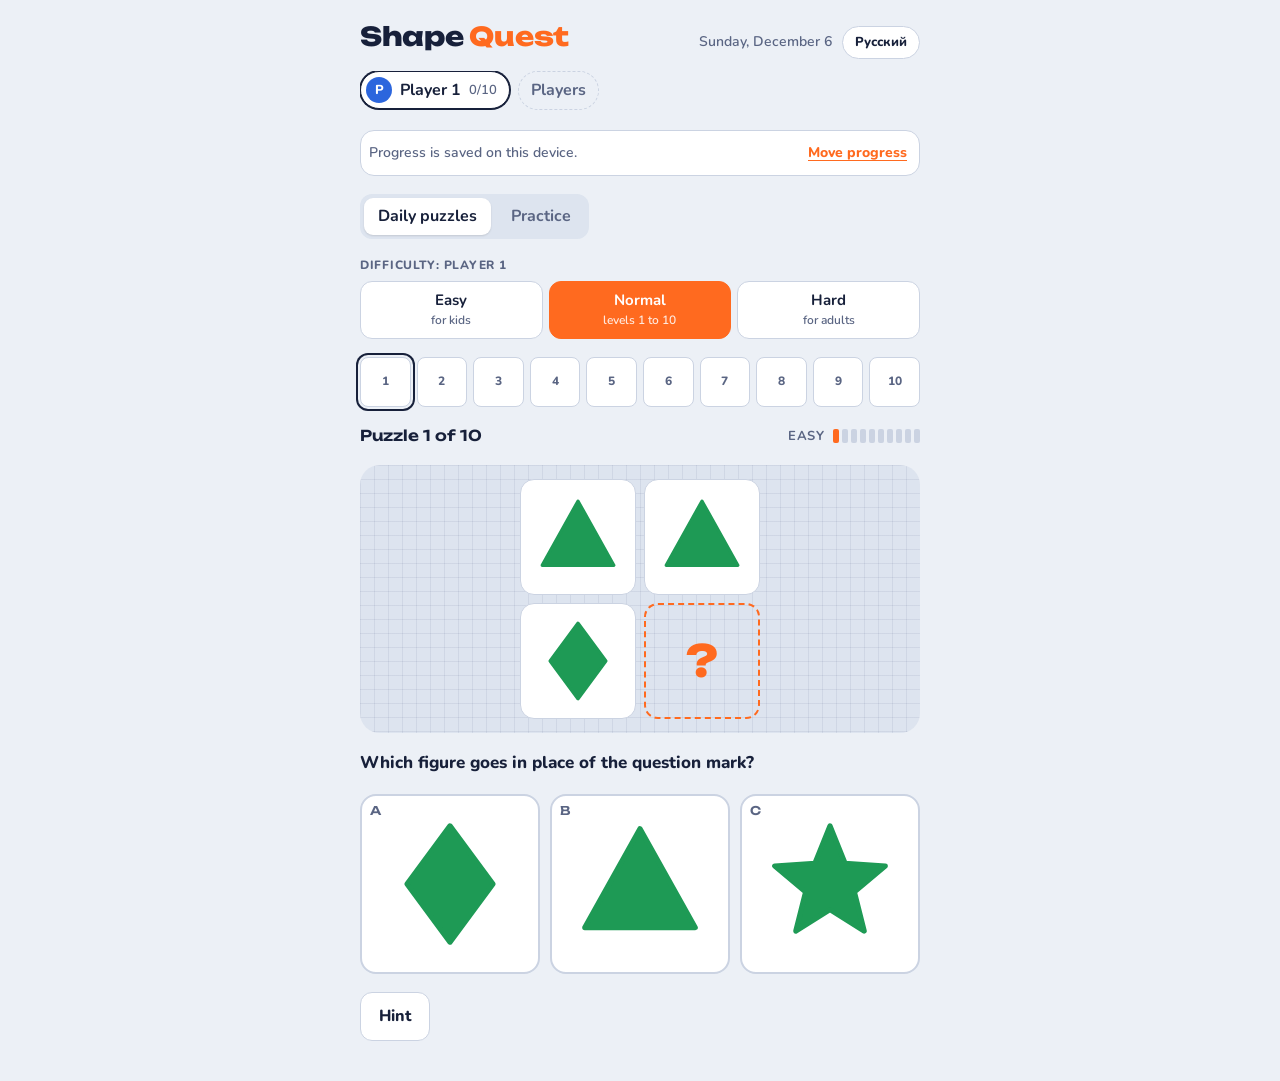
==== play.html @ 0291350c "Shape Quest: daily logic puzzle site with landing and trainer Landing (index.html) with countdown, p" ====
<!doctype html>
<html lang="en">
<head>
<meta charset="utf-8">
<meta name="viewport" content="width=device-width,initial-scale=1,viewport-fit=cover">
<title>Shape Quest · Trainer</title>
<meta name="description" content="10 new logic puzzles every day: which figure goes in place of the question mark?">
<link rel="icon" href="favicon.svg" type="image/svg+xml">
<link rel="preconnect" href="https://fonts.googleapis.com">
<link rel="stylesheet" href="https://fonts.googleapis.com/css2?family=Unbounded:wght@600;800&family=Nunito:wght@400;600;800&display=swap">
<link rel="stylesheet" href="css/play.css">
</head>
<body>
<div class="wrap" id="app"></div>
<script src="js/i18n.js"></script>
<script src="js/puzzles.js"></script>
<script>
/* ---------- storage ---------- */
const LS='shape-quest.v1';
function load(){try{const s=JSON.parse(localStorage.getItem(LS));if(s&&s.players&&s.players.length)return s}catch(e){}
  return{players:[{id:'p1',name:T('player',1),c:1}],cur:'p1',results:{}}}
let store=load();
function save(){try{localStorage.setItem(LS,JSON.stringify(store))}catch(e){}}
function mergeStore(o){
  if(!o||!Array.isArray(o.players))return;
  o.players.forEach(p=>{if(p&&p.id&&!store.players.some(x=>x.id===p.id))store.players.push({id:String(p.id),name:String(p.name||'?').slice(0,20),c:+p.c||0,m:MODES[p.m]?p.m:undefined})});
  Object.entries(o.results||{}).forEach(([pid,days])=>{
    if(!store.players.some(x=>x.id===pid)||!days||typeof days!=='object')return;
    const mine=store.results[pid]=store.results[pid]||{};
    const cnt=a=>(a||[]).filter(Boolean).length;
    Object.entries(days).forEach(([k,arr])=>{
      if(Array.isArray(arr)&&cnt(arr)>cnt(mine[k]))mine[k]=arr.slice(0,10).map(x=>x&&typeof x==='object'?{c:+x.c,ok:!!x.ok,h:!!x.h}:null)});
  });
}
// Transfer codes are compatible with the original Claude artifact version ("NF1:").
const encodeCode=()=>'NF1:'+btoa(unescape(encodeURIComponent(JSON.stringify({players:store.players,results:store.results}))));
function decodeCode(t){t=(t||'').trim().replace(/\s+/g,'');if(!t.startsWith('NF1:'))throw 0;return JSON.parse(decodeURIComponent(escape(atob(t.slice(4)))))}

const TODAY=dstr(new Date());
const ui={mode:'day',idx:null,practiceSeed:null,practice:[],hint:{},panel:false,arm:null,xfer:false,xmsg:null};
const player=()=>store.players.find(p=>p.id===store.cur)||store.players[0];
const pmode=pid=>{const p=store.players.find(x=>x.id===pid);return(p&&p.m)||'mid'};
function dayRes(pid,d=TODAY){return((store.results[pid]||{})[rk(d,pmode(pid))])||[]}
function answers(){return ui.mode==='day'?dayRes(player().id):ui.practice}
function curSet(){const m=pmode(player().id);return ui.mode==='day'?getSet(TODAY,m):getSet(ui.practiceSeed,m)}
function firstOpen(){const a=answers();for(let i=0;i<10;i++)if(!a[i])return i;return 10}
function streak(pid){
  const r=store.results[pid]||{};const done=d=>MODE_KEYS.some(m=>(r[rk(d,m)]||[]).filter(Boolean).length===10);
  const d=new Date();let n=0;if(!done(dstr(d)))d.setDate(d.getDate()-1);
  while(done(dstr(d))){n++;d.setDate(d.getDate()-1)}return n;
}
const okCount=a=>a.filter(x=>x&&x.ok).length;
const esc=s=>String(s).replace(/[&<>"]/g,ch=>({'&':'&amp;','<':'&lt;','>':'&gt;','"':'&quot;'}[ch]));
const avatar=p=>`<span class="av" style="background:var(--c${p.c%4})">${esc((p.name.trim()[0]||'?').toUpperCase())}</span>`;

/* ---------- render ---------- */
const app=document.getElementById('app');
function render(){
  document.title='Shape Quest · '+(LANG==='ru'?'Тренажёр':'Trainer');
  if(ui.idx===null)ui.idx=firstOpen();
  const a=answers(),set=curSet();
  const dateTxt=new Date().toLocaleDateString(LOCALE(),{day:'numeric',month:'long',weekday:'long'});
  let h=`<header>
    <div class="top"><h1><a href="./" style="text-decoration:none;color:inherit">Shape <span>Quest</span></a></h1><div style="display:flex;gap:10px;align-items:center"><div class="date">${dateTxt}</div><button class="langbtn" data-act="lang">${T('lang')}</button></div></div>
    <div class="players">${store.players.map(p=>`<button class="chip${p.id===store.cur?' on':''}" data-act="pl" data-id="${esc(p.id)}">${avatar(p)}${esc(p.name)} <span class="sc">${okCount(dayRes(p.id))}/10</span></button>`).join('')}
    <button class="ghost" data-act="panel">${ui.panel?T('done'):T('players')}</button></div>
  </header>`;
  h+=`<div class="acct"><span class="st">${T('acct.local')}</span><button class="link" data-act="xfer">${ui.xfer?T('hide'):T('xfer')}</button></div>`;
  if(ui.xfer)h+=xferHTML();
  if(ui.panel)h+=panelHTML();
  h+=`<div class="tabs"><button class="tab${ui.mode==='day'?' on':''}" data-act="mode" data-m="day">${T('tab.day')}</button><button class="tab${ui.mode==='practice'?' on':''}" data-act="mode" data-m="practice">${T('tab.practice')}</button></div>`;
  const pm=pmode(player().id);
  h+=`<div class="diff"><span class="dl">${T('diffFor',esc(player().name))}</span><div class="seg">${MODE_KEYS.map(k=>`<button class="sg${k===pm?' on':''}" data-act="diff" data-k="${k}"><b>${T('mode.'+k)}</b><small>${T('mode.'+k+'.h')}</small></button>`).join('')}</div></div>`;
  h+=`<div class="dots">${set.map((_,i)=>{const x=a[i];return `<button class="dot${x?(x.ok?' ok':' no'):''}${i===ui.idx?' cur':''}" data-act="go" data-i="${i}" aria-label="${T('dotAria',i+1)}">${i+1}</button>`}).join('')}</div>`;
  h+=ui.idx>=10?summaryHTML(a):puzzleHTML(set[ui.idx],a[ui.idx]);
  app.innerHTML=h;
}
function puzzleHTML(p,res){
  const done=!!res,L=LABELS();
  const boardW=p.n===2?240:360;
  let h=`<div class="meta"><b>${T('task',ui.idx+1)}</b><div class="lvl">${levelName(p.level)}<span class="pips">${Array.from({length:10},(_,i)=>`<i class="${i<p.level?'f':''}"></i>`).join('')}</span></div></div>`;
  h+=`<div class="tray"><div class="board" style="max-width:${boardW}px;grid-template-columns:repeat(${p.n},1fr)">${p.cells.map((c,i)=>
    i===p.miss?(done&&res.ok?`<div class="cell q solved">${figSVG(c)}</div>`:`<div class="cell q">?</div>`):`<div class="cell">${figSVG(c)}</div>`).join('')}</div></div>`;
  h+=`<p class="ask">${T('ask')}</p>`;
  h+=`<div class="opts">${p.options.map((o,i)=>{
    let cls='';if(done){if(i===p.ans)cls=' good';else if(i===res.c)cls=' bad';else cls=' dim'}
    return `<button class="opt${cls}" data-act="ans" data-i="${i}" ${done?'disabled':''} aria-label="${T('optAria',L[i])}"><span class="lb">${L[i]}</span>${figSVG(o)}</button>`}).join('')}</div>`;
  const why=`<ul>${explain(p.specs).map(w=>`<li>${w}</li>`).join('')}</ul>`;
  if(done){
    const praise=T('praise')[p.level%4];
    h+=res.ok?`<div class="fb good"><strong>${praise}</strong>${why}</div>`
             :`<div class="fb bad"><strong>${T('wrong',L[p.ans])}</strong>${why}</div>`;
    h+=`<div class="actions"><button class="btn" data-act="next">${firstOpen()>=10?T('results'):T('next')} →</button></div>`;
  }else if(ui.hint[ui.mode+ui.idx]){
    h+=`<div class="fb"><strong>${T('hint')}</strong>${why}</div>`;
  }else{
    h+=`<div class="actions"><button class="btn sec" data-act="hint">${T('hint')}</button></div>`;
  }
  return h;
}
function summaryHTML(a){
  const s=okCount(a);
  const msg=T(s===10?'sum.10':s>=8?'sum.8':s>=5?'sum.5':'sum.0');
  let h=`<div class="sum"><div class="big">${s}<small> / 10</small></div><div>${msg}</div>`;
  if(ui.mode==='day'){
    h+=`<table><thead><tr><th>${T('th.today')}</th><th>${T('th.level')}</th><th class="n">${T('th.right')}</th><th class="n">${T('th.streak')}</th></tr></thead><tbody>${
      store.players.map(p=>{const r=dayRes(p.id),n=r.filter(Boolean).length,st=streak(p.id);
        return `<tr><td><span class="who">${avatar(p)}${esc(p.name)}</span></td><td>${T('mode.'+pmode(p.id))}</td><td class="n">${n?T('ofN',okCount(r),n):'—'}</td><td class="n">${st} ${plural(st,T('days'))}</td></tr>`}).join('')}</tbody></table>
      <p class="note">${T('sum.note')}</p>`;
  }
  h+=`<div class="actions"><button class="btn" data-act="newpractice">${T('more')}</button>${ui.mode==='day'?'':`<button class="btn sec" data-act="mode" data-m="day">${T('backDay')}</button>`}</div></div>`;
  return h;
}
function panelHTML(){
  return `<div class="panel"><h2>${T('players')}</h2>${store.players.map(p=>`<div class="prow">${avatar(p)}<input data-id="${esc(p.id)}" value="${esc(p.name)}" maxlength="20" aria-label="${T('nameAria')}">${store.players.length>1?`<button class="del${ui.arm===p.id?' arm':''}" data-act="del" data-id="${esc(p.id)}">${ui.arm===p.id?T('delSure'):T('del')}</button>`:''}</div>`).join('')}
  <div class="actions"><button class="btn sec" data-act="add">${T('add')}</button></div>
  <p class="note">${T('players.note')}</p></div>`;
}
function xferHTML(){
  const m=ui.xmsg;
  return `<div class="panel"><h2>${T('x.title')}</h2><p class="note">${T('x.note')}</p>
  <h3>${T('x.out')}</h3><textarea id="xout" readonly>${encodeCode()}</textarea>
  <div class="actions"><button class="btn sec" data-act="xcopy">${T('x.copy')}</button></div>
  <h3>${T('x.in')}</h3><textarea id="xin" placeholder="NF1:…"></textarea>
  <div class="actions"><button class="btn" data-act="ximport">${T('x.load')}</button></div>
  ${m?`<p class="msg ${m[0]}">${T(m[1])}</p>`:''}</div>`;
}

/* ---------- events ---------- */
app.addEventListener('click',e=>{
  const b=e.target.closest('[data-act]');if(!b)return;
  const act=b.dataset.act;
  if(act!=='del')ui.arm=null;
  if(act!=='xcopy'&&act!=='ximport')ui.xmsg=null;
  if(act==='lang')setLang(LANG==='ru'?'en':'ru');
  else if(act==='xfer')ui.xfer=!ui.xfer;
  else if(act==='xcopy'){const t=document.getElementById('xout');t.select();
    const msg=k=>{ui.xmsg=k;render()};
    const fallback=()=>{try{msg(document.execCommand('copy')?['good','x.copied']:['bad','x.copyFail'])}catch(_){msg(['bad','x.copyFail'])}};
    if(navigator.clipboard)navigator.clipboard.writeText(t.value).then(()=>msg(['good','x.copied']),fallback);else fallback();
    return}
  else if(act==='ximport'){let o;try{o=decodeCode(document.getElementById('xin').value)}catch(_){ui.xmsg=['bad','x.bad'];render();return}
    mergeStore(o);save();ui.idx=null;ui.xmsg=['good','x.ok']}
  else if(act==='pl'){store.cur=b.dataset.id;save();ui.idx=null;if(ui.mode==='practice')ui.mode='day'}
  else if(act==='panel')ui.panel=!ui.panel;
  else if(act==='diff'){const p=player();if(p.m!==b.dataset.k){p.m=b.dataset.k;save();ui.idx=null;if(ui.mode==='practice')startPractice()}}
  else if(act==='mode'){const m=b.dataset.m;if(m==='practice'&&!ui.practiceSeed)startPractice();ui.mode=m;ui.idx=null}
  else if(act==='go')ui.idx=+b.dataset.i;
  else if(act==='hint')ui.hint[ui.mode+ui.idx]=true;
  else if(act==='ans'){
    const a=answers();if(a[ui.idx])return;
    const p=curSet()[ui.idx],i=+b.dataset.i;
    const rec={c:i,ok:i===p.ans,h:!!ui.hint[ui.mode+ui.idx]};
    if(ui.mode==='day'){const pid=player().id;store.results[pid]=store.results[pid]||{};const r=store.results[pid][rk(TODAY,pmode(pid))]=dayRes(pid).slice();r[ui.idx]=rec;save()}
    else ui.practice[ui.idx]=rec;
  }
  else if(act==='next'){const a=answers();let n=10;for(let k=1;k<=10;k++){const j=(ui.idx+k)%10;if(!a[j]){n=j;break}}ui.idx=n}
  else if(act==='newpractice'){startPractice();ui.mode='practice';ui.idx=0}
  else if(act==='add'){const id='p'+Date.now();store.players.push({id,name:T('player',store.players.length+1),c:store.players.length%4});save()}
  else if(act==='del'){const id=b.dataset.id;
    if(ui.arm===id){store.players=store.players.filter(p=>p.id!==id);delete store.results[id];if(store.cur===id)store.cur=store.players[0].id;ui.arm=null;ui.idx=null;save()}
    else ui.arm=id}
  render();
  if(act==='next'&&window.scrollTo)window.scrollTo({top:0,behavior:'smooth'});
});
app.addEventListener('input',e=>{const t=e.target;if(t.matches('.prow input')){const p=store.players.find(x=>x.id===t.dataset.id);if(p){p.name=t.value||'?';save()}}});
app.addEventListener('change',e=>{if(e.target.matches('.prow input'))render()});
function startPractice(){ui.practiceSeed='pr'+Date.now()+Math.random();ui.practice=[];ui.hint={}}
render();
</script>
</body>
</html>
---- css/play.css ----
*{box-sizing:border-box}
html,body{margin:0}
img{max-width:100%}
.langbtn{border:1.5px solid var(--line);background:var(--card);color:var(--ink);border-radius:999px;padding:6px 12px;font-weight:800;font-size:13px;cursor:pointer}


/* Layout: one narrow column — header with players, day progress, puzzle tray on graph paper, answer tiles below */
:root{
  --paper:#ECF0F6; --card:#FFFFFF; --tray:#DDE4EF; --grid:rgba(40,60,110,.08);
  --ink:#17203A; --muted:#5A6583; --line:#CBD3E2;
  --accent:#FF6A1F; --accent-ink:#FFFFFF;
  --good:#1E9A55; --good-bg:#E2F5EA; --bad:#D63B32; --bad-bg:#FBE6E4;
  --c0:#E0453A; --c1:#2C66DD; --c2:#1E9A55; --c3:#E3A000;
  --display:"Unbounded","Arial Black",system-ui,sans-serif;
  --body:"Nunito","Segoe UI",system-ui,sans-serif;
}
@media (prefers-color-scheme:dark){:root:not([data-theme="light"]){
  --paper:#11151F; --card:#1B2130; --tray:#151A26; --grid:rgba(160,180,230,.07);
  --ink:#E9EDF6; --muted:#98A2BC; --line:#2C3448;
  --accent:#FF7D3A; --accent-ink:#1A0E05;
  --good:#3FCB7C; --good-bg:#16301F; --bad:#FF6B61; --bad-bg:#3A1C1A;
  --c0:#FF6457; --c1:#5C93FF; --c2:#3FCB7C; --c3:#FFC233; color-scheme:dark}}
:root[data-theme="dark"]{
  --paper:#11151F; --card:#1B2130; --tray:#151A26; --grid:rgba(160,180,230,.07);
  --ink:#E9EDF6; --muted:#98A2BC; --line:#2C3448;
  --accent:#FF7D3A; --accent-ink:#1A0E05;
  --good:#3FCB7C; --good-bg:#16301F; --bad:#FF6B61; --bad-bg:#3A1C1A;
  --c0:#FF6457; --c1:#5C93FF; --c2:#3FCB7C; --c3:#FFC233; color-scheme:dark}

body{background:var(--paper);color:var(--ink);font-family:var(--body);font-size:16px;line-height:1.45;
  padding-left:max(16px,env(safe-area-inset-left,0px));padding-right:max(16px,env(safe-area-inset-right,0px))}
.wrap{max-width:560px;margin:0 auto;padding-block:18px 40px;display:flex;flex-direction:column;gap:18px}
button{font:inherit;color:inherit;cursor:pointer}
button:focus-visible,input:focus-visible{outline:3px solid var(--accent);outline-offset:2px}

header{display:flex;flex-direction:column;gap:12px}
.top{display:flex;align-items:baseline;justify-content:space-between;gap:12px;flex-wrap:wrap}
h1{font-family:var(--display);font-weight:800;font-size:26px;letter-spacing:-.01em;margin:0;text-wrap:balance}
h1 span{color:var(--accent)}
.date{color:var(--muted);font-size:14px;font-weight:600}
.players{display:flex;gap:8px;overflow-x:auto;padding-bottom:2px;align-items:center}
.chip{display:flex;align-items:center;gap:8px;border:1.5px solid var(--line);background:var(--card);border-radius:999px;padding:5px 12px 5px 5px;font-weight:700;white-space:nowrap}
.chip.on{border-color:var(--ink);box-shadow:0 0 0 1px var(--ink)}
.av{width:26px;height:26px;border-radius:50%;display:grid;place-items:center;color:#fff;font-size:13px;font-weight:800;flex:none}
.chip .sc{color:var(--muted);font-weight:600;font-size:13px}
.ghost{border:1.5px dashed var(--line);background:transparent;border-radius:999px;padding:7px 12px;font-weight:700;color:var(--muted);white-space:nowrap}

.tabs{display:flex;gap:6px;background:var(--tray);padding:4px;border-radius:12px;align-self:flex-start}
.tab{border:0;background:transparent;padding:7px 14px;border-radius:9px;font-weight:700;color:var(--muted)}
.tab.on{background:var(--card);color:var(--ink);box-shadow:0 1px 2px rgba(0,0,0,.12)}

.dots{display:grid;grid-template-columns:repeat(10,1fr);gap:6px}
.dot{aspect-ratio:1;max-width:100%;border-radius:8px;border:1.5px solid var(--line);background:var(--card);font-size:12px;font-weight:800;color:var(--muted);padding:0;font-variant-numeric:tabular-nums}
.dot.ok{background:var(--good);border-color:var(--good);color:#fff}
.dot.no{background:var(--bad);border-color:var(--bad);color:#fff}
.dot.cur{box-shadow:0 0 0 2px var(--paper),0 0 0 4px var(--ink)}

.diff{display:flex;flex-direction:column;gap:6px}
.dl{font-size:12px;font-weight:800;text-transform:uppercase;letter-spacing:.06em;color:var(--muted)}
.seg{display:grid;grid-template-columns:repeat(3,1fr);gap:6px}
.sg{border:1.5px solid var(--line);background:var(--card);border-radius:12px;padding:8px 6px;display:flex;flex-direction:column;align-items:center;gap:1px;min-width:0}
.sg b{font-size:15px}.sg small{font-size:12px;color:var(--muted);font-weight:600}
.sg.on{border-color:var(--accent);background:var(--accent);color:var(--accent-ink)}.sg.on small{color:var(--accent-ink);opacity:.85}
.meta{display:flex;justify-content:space-between;align-items:center;gap:10px;flex-wrap:wrap}
.meta b{font-family:var(--display);font-weight:600;font-size:15px}
.lvl{display:flex;align-items:center;gap:8px;font-size:13px;color:var(--muted);font-weight:700;text-transform:uppercase;letter-spacing:.06em}
.pips{display:flex;gap:3px}
.pips i{width:6px;height:14px;border-radius:2px;background:var(--line)}
.pips i.f{background:var(--accent)}

.tray{background-color:var(--tray);background-image:linear-gradient(var(--grid) 1px,transparent 1px),linear-gradient(90deg,var(--grid) 1px,transparent 1px);background-size:14px 14px;border-radius:20px;padding:14px;display:flex;justify-content:center}
.board{display:grid;gap:8px;width:100%}
.cell{aspect-ratio:1;max-width:100%;background:var(--card);border:1.5px solid var(--line);border-radius:14px;display:grid;place-items:center;overflow:hidden}
.cell svg{width:100%;height:100%;display:block}
.cell.q{border:2.5px dashed var(--accent);background:transparent;font-family:var(--display);font-weight:800;font-size:clamp(28px,9vw,44px);color:var(--accent)}
.cell.q.solved{border-style:solid;background:var(--card)}

.ask{margin:0;font-weight:800;font-size:17px;text-wrap:balance}
.opts{display:grid;grid-template-columns:repeat(3,1fr);gap:10px}
.opt{position:relative;aspect-ratio:1;max-width:100%;padding:0;background:var(--card);border:2px solid var(--line);border-radius:16px;transition:transform .12s,border-color .12s}
.opt:hover:not(:disabled){border-color:var(--ink);transform:translateY(-2px)}
.opt:disabled{cursor:default}
.opt svg{width:100%;height:100%;display:block}
.opt .lb{position:absolute;top:6px;left:8px;font-family:var(--display);font-size:12px;font-weight:600;color:var(--muted)}
.opt.good{border-color:var(--good);background:var(--good-bg)}
.opt.bad{border-color:var(--bad);background:var(--bad-bg)}
.opt.dim{opacity:.45}

.fb{border-radius:14px;padding:12px 14px;display:flex;flex-direction:column;gap:6px;background:var(--card);border:1.5px solid var(--line)}
.fb.good{background:var(--good-bg);border-color:var(--good)}
.fb.bad{background:var(--bad-bg);border-color:var(--bad)}
.fb strong{font-family:var(--display);font-weight:600;font-size:15px}
.fb ul{margin:0;padding-left:20px}
.actions{display:flex;gap:10px;flex-wrap:wrap}
.btn{border:0;border-radius:12px;padding:12px 18px;font-weight:800;background:var(--accent);color:var(--accent-ink)}
.btn.sec{background:var(--card);color:var(--ink);border:1.5px solid var(--line)}

.sum{background:var(--card);border:1.5px solid var(--line);border-radius:20px;padding:20px;display:flex;flex-direction:column;gap:14px}
.big{font-family:var(--display);font-weight:800;font-size:48px;line-height:1;font-variant-numeric:tabular-nums}
.big small{font-size:20px;color:var(--muted)}
table{width:100%;border-collapse:collapse;font-variant-numeric:tabular-nums}
td,th{padding:9px 4px;border-bottom:1px solid var(--line);text-align:left}
th{font-size:12px;text-transform:uppercase;letter-spacing:.06em;color:var(--muted);font-weight:700}
td.n,th.n{text-align:right}
.who{display:flex;align-items:center;gap:8px;font-weight:700}

.panel{background:var(--card);border:1.5px solid var(--line);border-radius:18px;padding:16px;display:flex;flex-direction:column;gap:10px}
.panel h2{font-family:var(--display);font-weight:600;font-size:16px;margin:0}
.prow{display:flex;gap:8px;align-items:center}
.prow input{flex:1;min-width:0;font:inherit;font-weight:700;padding:9px 12px;border-radius:10px;border:1.5px solid var(--line);background:var(--paper);color:var(--ink)}
.del{border:1.5px solid var(--line);background:transparent;border-radius:10px;padding:8px 10px;font-size:13px;font-weight:700;color:var(--muted);white-space:nowrap}
.del.arm{background:var(--bad);border-color:var(--bad);color:#fff}
.note{font-size:13px;color:var(--muted);margin:0}
.acct{display:flex;align-items:center;gap:10px;background:var(--card);border:1.5px solid var(--line);border-radius:14px;padding:8px 10px 8px 8px;font-size:14px;flex-wrap:wrap}
.acct img{width:28px;height:28px;border-radius:50%;flex:none}
.acct .who2{font-weight:800}
.acct .st{color:var(--muted);font-weight:600;flex:1;min-width:150px}
.acct .st.ok{color:var(--good)}
.link{border:0;background:transparent;padding:4px 2px;font-weight:800;color:var(--accent);text-decoration:underline;text-underline-offset:3px}
.panel textarea{font:13px ui-monospace,Menlo,monospace;width:100%;box-sizing:border-box;min-height:74px;padding:9px 12px;border-radius:10px;border:1.5px solid var(--line);background:var(--paper);color:var(--ink);resize:vertical;word-break:break-all}
.panel h3{font-size:14px;margin:4px 0 0}
.msg{font-size:13px;font-weight:700;margin:0}.msg.good{color:var(--good)}.msg.bad{color:var(--bad)}
@media (prefers-reduced-motion:reduce){.opt{transition:none}}
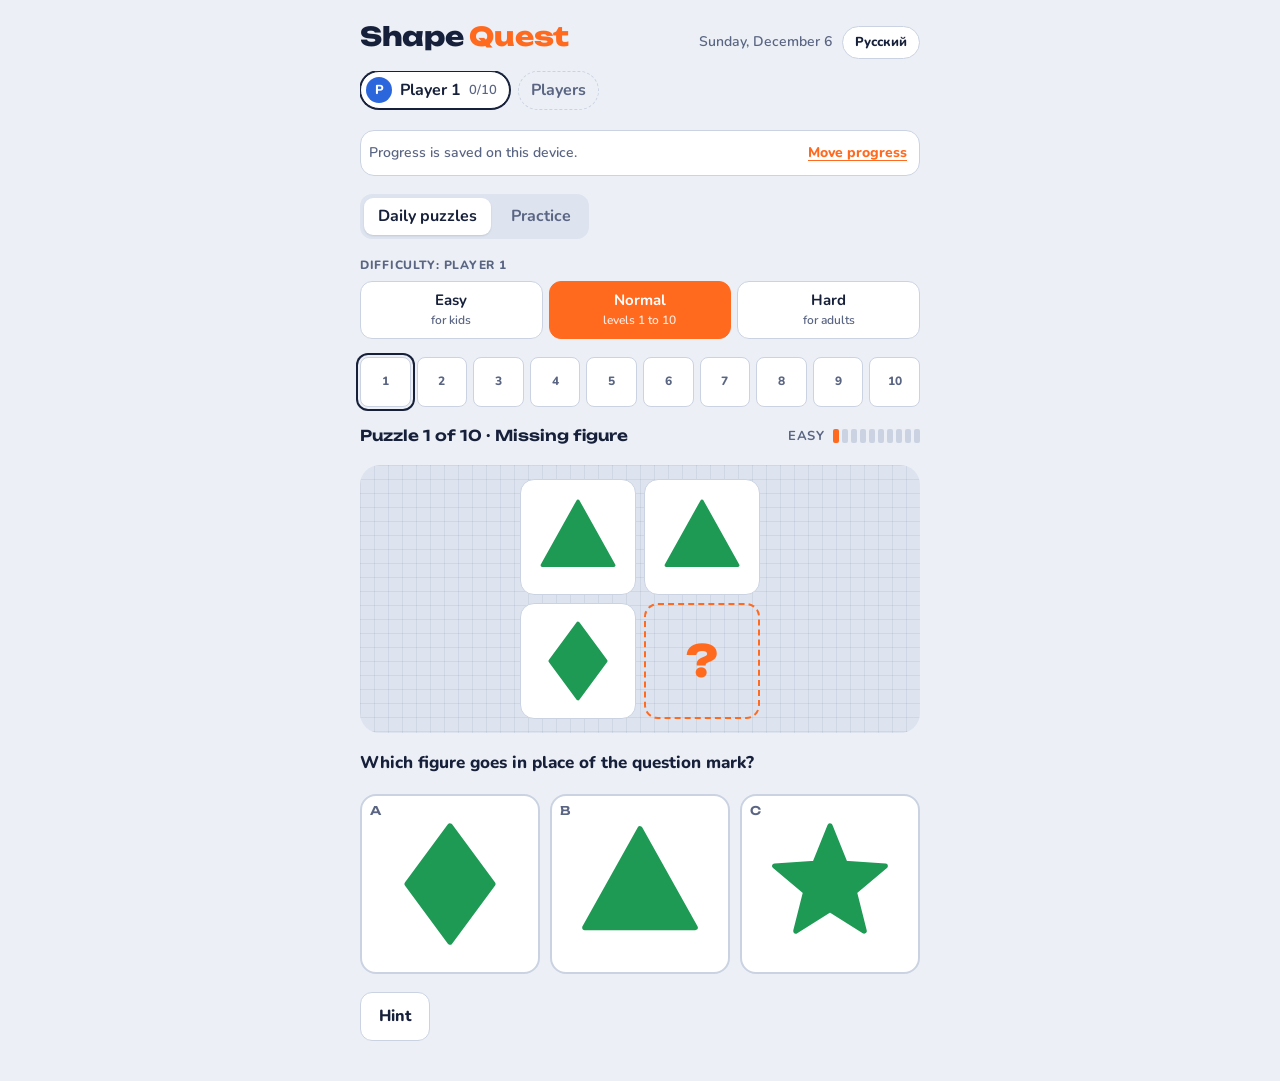
==== commit 3309e8a2: "Add odd-one-out and what-comes-next puzzles Daily sets now mix three kinds (missing figure, odd one " ====
--- a/play.html
+++ b/play.html
@@ -37,12 +37,12 @@
 function decodeCode(t){t=(t||'').trim().replace(/\s+/g,'');if(!t.startsWith('NF1:'))throw 0;return JSON.parse(decodeURIComponent(escape(atob(t.slice(4)))))}
 
 const TODAY=dstr(new Date());
-const ui={mode:'day',idx:null,practiceSeed:null,practice:[],hint:{},panel:false,arm:null,xfer:false,xmsg:null};
+const ui={mode:'day',ptype:'mix',idx:null,practiceSeed:null,practice:[],hint:{},panel:false,arm:null,xfer:false,xmsg:null};
 const player=()=>store.players.find(p=>p.id===store.cur)||store.players[0];
 const pmode=pid=>{const p=store.players.find(x=>x.id===pid);return(p&&p.m)||'mid'};
 function dayRes(pid,d=TODAY){return((store.results[pid]||{})[rk(d,pmode(pid))])||[]}
 function answers(){return ui.mode==='day'?dayRes(player().id):ui.practice}
-function curSet(){const m=pmode(player().id);return ui.mode==='day'?getSet(TODAY,m):getSet(ui.practiceSeed,m)}
+function curSet(){const m=pmode(player().id);return ui.mode==='day'?getSet(TODAY,m):getSet(ui.practiceSeed,m,ui.ptype)}
 function firstOpen(){const a=answers();for(let i=0;i<10;i++)if(!a[i])return i;return 10}
 function streak(pid){
   const r=store.results[pid]||{};const done=d=>MODE_KEYS.some(m=>(r[rk(d,m)]||[]).filter(Boolean).length===10);
@@ -71,21 +71,21 @@
   h+=`<div class="tabs"><button class="tab${ui.mode==='day'?' on':''}" data-act="mode" data-m="day">${T('tab.day')}</button><button class="tab${ui.mode==='practice'?' on':''}" data-act="mode" data-m="practice">${T('tab.practice')}</button></div>`;
   const pm=pmode(player().id);
   h+=`<div class="diff"><span class="dl">${T('diffFor',esc(player().name))}</span><div class="seg">${MODE_KEYS.map(k=>`<button class="sg${k===pm?' on':''}" data-act="diff" data-k="${k}"><b>${T('mode.'+k)}</b><small>${T('mode.'+k+'.h')}</small></button>`).join('')}</div></div>`;
+  if(ui.mode==='practice')h+=`<div class="diff"><span class="dl">${T('ptype')}</span><div class="seg four">${TYPES.map(k=>`<button class="sg${k===ui.ptype?' on':''}" data-act="ptype" data-k="${k}"><b>${T('type.'+k)}</b></button>`).join('')}</div></div>`;
   h+=`<div class="dots">${set.map((_,i)=>{const x=a[i];return `<button class="dot${x?(x.ok?' ok':' no'):''}${i===ui.idx?' cur':''}" data-act="go" data-i="${i}" aria-label="${T('dotAria',i+1)}">${i+1}</button>`}).join('')}</div>`;
   h+=ui.idx>=10?summaryHTML(a):puzzleHTML(set[ui.idx],a[ui.idx]);
   app.innerHTML=h;
 }
 function puzzleHTML(p,res){
   const done=!!res,L=LABELS();
-  const boardW=p.n===2?240:360;
-  let h=`<div class="meta"><b>${T('task',ui.idx+1)}</b><div class="lvl">${levelName(p.level)}<span class="pips">${Array.from({length:10},(_,i)=>`<i class="${i<p.level?'f':''}"></i>`).join('')}</span></div></div>`;
-  h+=`<div class="tray"><div class="board" style="max-width:${boardW}px;grid-template-columns:repeat(${p.n},1fr)">${p.cells.map((c,i)=>
-    i===p.miss?(done&&res.ok?`<div class="cell q solved">${figSVG(c)}</div>`:`<div class="cell q">?</div>`):`<div class="cell">${figSVG(c)}</div>`).join('')}</div></div>`;
-  h+=`<p class="ask">${T('ask')}</p>`;
-  h+=`<div class="opts">${p.options.map((o,i)=>{
+  const boardW=p.type==='matrix'?(p.n===2?240:360):p.type==='odd'?0:560;
+  let h=`<div class="meta"><b>${T('task',ui.idx+1)} · ${T('type.'+p.type[0])}</b><div class="lvl">${levelName(p.level)}<span class="pips">${Array.from({length:10},(_,i)=>`<i class="${i<p.level?'f':''}"></i>`).join('')}</span></div></div>`;
+  if(boardW)h+=`<div class="tray"><div style="width:100%;max-width:${boardW}px">${boardHTML(p,done&&res.ok)}</div></div>`;
+  h+=`<p class="ask">${T(p.type==='matrix'?'ask':'ask.'+p.type)}</p>`;
+  h+=`<div class="opts${p.type==='odd'?' five':''}">${p.options.map((o,i)=>{
     let cls='';if(done){if(i===p.ans)cls=' good';else if(i===res.c)cls=' bad';else cls=' dim'}
-    return `<button class="opt${cls}" data-act="ans" data-i="${i}" ${done?'disabled':''} aria-label="${T('optAria',L[i])}"><span class="lb">${L[i]}</span>${figSVG(o)}</button>`}).join('')}</div>`;
-  const why=`<ul>${explain(p.specs).map(w=>`<li>${w}</li>`).join('')}</ul>`;
+    return `<button class="opt${cls}" data-act="ans" data-i="${i}" ${done?'disabled':''} aria-label="${T('optAria',L[i])}"><span class="lb">${L[i]}</span>${drawFig(o)}</button>`}).join('')}</div>`;
+  const why=`<ul>${explainP(p).map(w=>`<li>${w}</li>`).join('')}</ul>`;
   if(done){
     const praise=T('praise')[p.level%4];
     h+=res.ok?`<div class="fb good"><strong>${praise}</strong>${why}</div>`
@@ -145,6 +145,7 @@
   else if(act==='panel')ui.panel=!ui.panel;
   else if(act==='diff'){const p=player();if(p.m!==b.dataset.k){p.m=b.dataset.k;save();ui.idx=null;if(ui.mode==='practice')startPractice()}}
   else if(act==='mode'){const m=b.dataset.m;if(m==='practice'&&!ui.practiceSeed)startPractice();ui.mode=m;ui.idx=null}
+  else if(act==='ptype'){if(ui.ptype!==b.dataset.k){ui.ptype=b.dataset.k;startPractice();ui.idx=null}}
   else if(act==='go')ui.idx=+b.dataset.i;
   else if(act==='hint')ui.hint[ui.mode+ui.idx]=true;
   else if(act==='ans'){
--- a/css/play.css
+++ b/css/play.css
@@ -121,3 +121,10 @@
 .panel h3{font-size:14px;margin:4px 0 0}
 .msg{font-size:13px;font-weight:700;margin:0}.msg.good{color:var(--good)}.msg.bad{color:var(--bad)}
 @media (prefers-reduced-motion:reduce){.opt{transition:none}}
+.board.row{gap:6px}
+.board.row .cell{border-radius:10px}
+.opts.five{grid-template-columns:repeat(5,1fr);gap:8px}
+.opts.five .opt{border-radius:12px}
+.seg.four{grid-template-columns:repeat(4,1fr)}
+.seg.four .sg b{font-size:13px;line-height:1.2;text-align:center}
+@media (max-width:480px){.opts.five{grid-template-columns:repeat(3,1fr);gap:10px}}
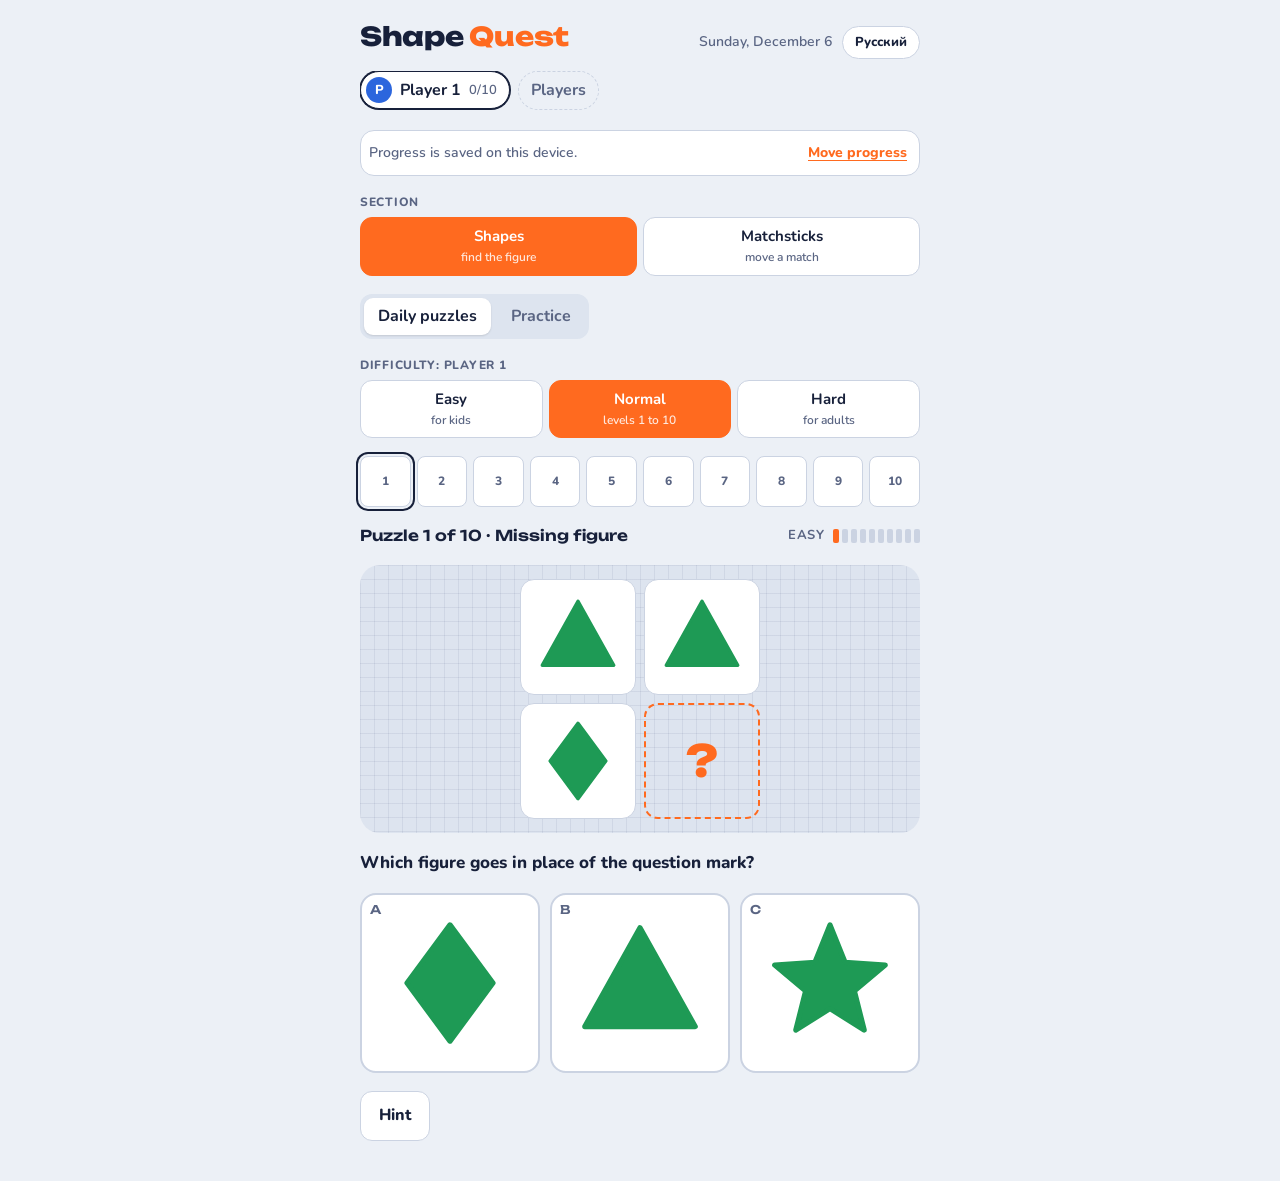
==== commit 9ef9c24e: "Add a matchstick puzzle section: fix the equation or make a new number Second section next to the fi" ====
--- a/play.html
+++ b/play.html
@@ -14,6 +14,7 @@
 <div class="wrap" id="app"></div>
 <script src="js/i18n.js"></script>
 <script src="js/puzzles.js"></script>
+<script src="js/matches.js"></script>
 <script>
 /* ---------- storage ---------- */
 const LS='shape-quest.v1';
@@ -37,15 +38,17 @@
 function decodeCode(t){t=(t||'').trim().replace(/\s+/g,'');if(!t.startsWith('NF1:'))throw 0;return JSON.parse(decodeURIComponent(escape(atob(t.slice(4)))))}
 
 const TODAY=dstr(new Date());
-const ui={mode:'day',ptype:'mix',idx:null,practiceSeed:null,practice:[],hint:{},panel:false,arm:null,xfer:false,xmsg:null};
+const ui={sec:store.sec==='mt'?'mt':'fig',mode:'day',ptype:'mix',idx:null,practiceSeed:null,practice:[],hint:{},mst:{},panel:false,arm:null,xfer:false,xmsg:null};
 const player=()=>store.players.find(p=>p.id===store.cur)||store.players[0];
 const pmode=pid=>{const p=store.players.find(x=>x.id===pid);return(p&&p.m)||'mid'};
-function dayRes(pid,d=TODAY){return((store.results[pid]||{})[rk(d,pmode(pid))])||[]}
+// Results of the two sections are kept under different keys: figures by rk(), matchsticks by mtKey().
+const resKey=(d,m)=>ui.sec==='mt'?mtKey(d,m):rk(d,m);
+function dayRes(pid,d=TODAY){return((store.results[pid]||{})[resKey(d,pmode(pid))])||[]}
 function answers(){return ui.mode==='day'?dayRes(player().id):ui.practice}
-function curSet(){const m=pmode(player().id);return ui.mode==='day'?getSet(TODAY,m):getSet(ui.practiceSeed,m,ui.ptype)}
+function curSet(){const m=pmode(player().id),get=ui.sec==='mt'?getMatchSet:getSet;return ui.mode==='day'?get(TODAY,m):get(ui.practiceSeed,m,ui.ptype)}
 function firstOpen(){const a=answers();for(let i=0;i<10;i++)if(!a[i])return i;return 10}
 function streak(pid){
-  const r=store.results[pid]||{};const done=d=>MODE_KEYS.some(m=>(r[rk(d,m)]||[]).filter(Boolean).length===10);
+  const r=store.results[pid]||{};const full=k=>(r[k]||[]).filter(Boolean).length===10,done=d=>MODE_KEYS.some(m=>full(rk(d,m))||full(mtKey(d,m)));
   const d=new Date();let n=0;if(!done(dstr(d)))d.setDate(d.getDate()-1);
   while(done(dstr(d))){n++;d.setDate(d.getDate()-1)}return n;
 }
@@ -68,18 +71,23 @@
   h+=`<div class="acct"><span class="st">${T('acct.local')}</span><button class="link" data-act="xfer">${ui.xfer?T('hide'):T('xfer')}</button></div>`;
   if(ui.xfer)h+=xferHTML();
   if(ui.panel)h+=panelHTML();
+  h+=`<div class="diff"><span class="dl">${T('sec')}</span><div class="seg two">${['fig','mt'].map(k=>`<button class="sg${k===ui.sec?' on':''}" data-act="sec" data-k="${k}"><b>${T('sec.'+k)}</b><small>${T('sec.'+k+'.h')}</small></button>`).join('')}</div></div>`;
   h+=`<div class="tabs"><button class="tab${ui.mode==='day'?' on':''}" data-act="mode" data-m="day">${T('tab.day')}</button><button class="tab${ui.mode==='practice'?' on':''}" data-act="mode" data-m="practice">${T('tab.practice')}</button></div>`;
   const pm=pmode(player().id);
   h+=`<div class="diff"><span class="dl">${T('diffFor',esc(player().name))}</span><div class="seg">${MODE_KEYS.map(k=>`<button class="sg${k===pm?' on':''}" data-act="diff" data-k="${k}"><b>${T('mode.'+k)}</b><small>${T('mode.'+k+'.h')}</small></button>`).join('')}</div></div>`;
-  if(ui.mode==='practice')h+=`<div class="diff"><span class="dl">${T('ptype')}</span><div class="seg four">${TYPES.map(k=>`<button class="sg${k===ui.ptype?' on':''}" data-act="ptype" data-k="${k}"><b>${T('type.'+k)}</b></button>`).join('')}</div></div>`;
+  const types=ui.sec==='mt'?MT_TYPES:TYPES;
+  if(ui.mode==='practice')h+=`<div class="diff"><span class="dl">${T('ptype')}</span><div class="seg${types.length===4?' four':''}">${types.map(k=>`<button class="sg${k===ui.ptype?' on':''}" data-act="ptype" data-k="${k}"><b>${T('type.'+k)}</b></button>`).join('')}</div></div>`;
   h+=`<div class="dots">${set.map((_,i)=>{const x=a[i];return `<button class="dot${x?(x.ok?' ok':' no'):''}${i===ui.idx?' cur':''}" data-act="go" data-i="${i}" aria-label="${T('dotAria',i+1)}">${i+1}</button>`}).join('')}</div>`;
   h+=ui.idx>=10?summaryHTML(a):puzzleHTML(set[ui.idx],a[ui.idx]);
   app.innerHTML=h;
 }
+const metaHTML=p=>`<div class="meta"><b>${T('task',ui.idx+1)} · ${T(typeKey(p))}</b><div class="lvl">${levelName(p.level)}<span class="pips">${Array.from({length:10},(_,i)=>`<i class="${i<p.level?'f':''}"></i>`).join('')}</span></div></div>`;
+const nextHTML=()=>`<div class="actions"><button class="btn" data-act="next">${firstOpen()>=10?T('results'):T('next')} →</button></div>`;
 function puzzleHTML(p,res){
+  if(p.type==='match')return matchHTML(p,res);
   const done=!!res,L=LABELS();
   const boardW=p.type==='matrix'?(p.n===2?240:360):p.type==='odd'?0:560;
-  let h=`<div class="meta"><b>${T('task',ui.idx+1)} · ${T('type.'+p.type[0])}</b><div class="lvl">${levelName(p.level)}<span class="pips">${Array.from({length:10},(_,i)=>`<i class="${i<p.level?'f':''}"></i>`).join('')}</span></div></div>`;
+  let h=metaHTML(p);
   if(boardW)h+=`<div class="tray"><div style="width:100%;max-width:${boardW}px">${boardHTML(p,done&&res.ok)}</div></div>`;
   h+=`<p class="ask">${T(p.type==='matrix'?'ask':'ask.'+p.type)}</p>`;
   h+=`<div class="opts${p.type==='odd'?' five':''}">${p.options.map((o,i)=>{
@@ -90,12 +98,31 @@
     const praise=T('praise')[p.level%4];
     h+=res.ok?`<div class="fb good"><strong>${praise}</strong>${why}</div>`
              :`<div class="fb bad"><strong>${T('wrong',L[p.ans])}</strong>${why}</div>`;
-    h+=`<div class="actions"><button class="btn" data-act="next">${firstOpen()>=10?T('results'):T('next')} →</button></div>`;
+    h+=nextHTML();
   }else if(ui.hint[ui.mode+ui.idx]){
     h+=`<div class="fb"><strong>${T('hint')}</strong>${why}</div>`;
   }else{
     h+=`<div class="actions"><button class="btn sec" data-act="hint">${T('hint')}</button></div>`;
   }
+  return h;
+}
+// Matchsticks: the board is played in place, then checked once, like picking an option.
+const mkey=()=>[ui.sec,ui.mode,pmode(player().id),ui.practiceSeed,ui.idx].join('|');
+const mstate=p=>ui.mst[mkey()]=ui.mst[mkey()]||mtState(p);
+function matchHTML(p,res){
+  let h=metaHTML(p);
+  if(res){
+    const why=`<ul>${explainP(p).map(w=>`<li>${w}</li>`).join('')}</ul>`;
+    h+=`<div class="tray">${matchBoard(p,{sol:true})}</div><p class="ask">${mtAsk(p)}</p>`;
+    h+=res.ok?`<div class="fb good"><strong>${T('praise')[p.level%4]}</strong>${why}</div>`
+             :`<div class="fb bad"><strong>${T(res.c<0?'mt.gaveUp':'mt.wrong')}</strong>${why}</div>`;
+    return h+nextHTML();
+  }
+  const st=mstate(p),n=mtMoved(p.start,st.cur),hint=ui.hint[ui.mode+ui.idx];
+  h+=`<div class="tray">${matchBoard(p,st)}</div><p class="ask">${mtAsk(p)}</p>`;
+  h+=`<div class="mtbar"><span class="mcount">${T('mt.moved',n,p.k)}</span><span class="note${st.msg?' warn':''}">${T(st.msg||'mt.how')}</span></div>`;
+  if(hint)h+=`<div class="fb"><strong>${T('hint')}</strong><ul>${mtHint(p).map(w=>`<li>${w}</li>`).join('')}</ul></div>`;
+  h+=`<div class="actions"><button class="btn" data-act="mcheck"${n?'':' disabled'}>${T('mt.check')}</button><button class="btn sec" data-act="mreset"${n||st.held!==null?'':' disabled'}>${T('mt.reset')}</button>${hint?'':`<button class="btn sec" data-act="hint">${T('hint')}</button>`}<button class="link" data-act="mgive">${T('mt.give')}</button></div>`;
   return h;
 }
 function summaryHTML(a){
@@ -148,12 +175,18 @@
   else if(act==='ptype'){if(ui.ptype!==b.dataset.k){ui.ptype=b.dataset.k;startPractice();ui.idx=null}}
   else if(act==='go')ui.idx=+b.dataset.i;
   else if(act==='hint')ui.hint[ui.mode+ui.idx]=true;
+  else if(act==='sec'){if(ui.sec!==b.dataset.k){ui.sec=store.sec=b.dataset.k;save();ui.ptype='mix';ui.hint={};ui.idx=null;if(ui.mode==='practice')startPractice()}}
   else if(act==='ans'){
-    const a=answers();if(a[ui.idx])return;
+    if(answers()[ui.idx])return;
     const p=curSet()[ui.idx],i=+b.dataset.i;
-    const rec={c:i,ok:i===p.ans,h:!!ui.hint[ui.mode+ui.idx]};
-    if(ui.mode==='day'){const pid=player().id;store.results[pid]=store.results[pid]||{};const r=store.results[pid][rk(TODAY,pmode(pid))]=dayRes(pid).slice();r[ui.idx]=rec;save()}
-    else ui.practice[ui.idx]=rec;
+    record({c:i,ok:i===p.ans});
+  }
+  else if(act==='slot'||act==='mreset'||act==='mcheck'||act==='mgive'){
+    if(answers()[ui.idx])return;
+    const p=curSet()[ui.idx],st=mstate(p);
+    if(act==='slot')mtTap(p,st,+b.dataset.s);
+    else if(act==='mreset')ui.mst[mkey()]=mtState(p);
+    else record({c:act==='mgive'?-1:0,ok:act==='mcheck'&&mtCheck(p,st.cur)});
   }
   else if(act==='next'){const a=answers();let n=10;for(let k=1;k<=10;k++){const j=(ui.idx+k)%10;if(!a[j]){n=j;break}}ui.idx=n}
   else if(act==='newpractice'){startPractice();ui.mode='practice';ui.idx=0}
@@ -166,6 +199,11 @@
 });
 app.addEventListener('input',e=>{const t=e.target;if(t.matches('.prow input')){const p=store.players.find(x=>x.id===t.dataset.id);if(p){p.name=t.value||'?';save()}}});
 app.addEventListener('change',e=>{if(e.target.matches('.prow input'))render()});
+function record(rec){
+  rec.h=!!ui.hint[ui.mode+ui.idx];
+  if(ui.mode==='day'){const pid=player().id;store.results[pid]=store.results[pid]||{};const r=store.results[pid][resKey(TODAY,pmode(pid))]=dayRes(pid).slice();r[ui.idx]=rec;save()}
+  else ui.practice[ui.idx]=rec;
+}
 function startPractice(){ui.practiceSeed='pr'+Date.now()+Math.random();ui.practice=[];ui.hint={}}
 render();
 </script>
--- a/css/play.css
+++ b/css/play.css
@@ -10,7 +10,7 @@
   --ink:#17203A; --muted:#5A6583; --line:#CBD3E2;
   --accent:#FF6A1F; --accent-ink:#FFFFFF;
   --good:#1E9A55; --good-bg:#E2F5EA; --bad:#D63B32; --bad-bg:#FBE6E4;
-  --c0:#E0453A; --c1:#2C66DD; --c2:#1E9A55; --c3:#E3A000;
+  --c0:#E0453A; --c1:#2C66DD; --c2:#1E9A55; --c3:#E3A000; --wood:#CF9440;
   --display:"Unbounded","Arial Black",system-ui,sans-serif;
   --body:"Nunito","Segoe UI",system-ui,sans-serif;
 }
@@ -19,13 +19,13 @@
   --ink:#E9EDF6; --muted:#98A2BC; --line:#2C3448;
   --accent:#FF7D3A; --accent-ink:#1A0E05;
   --good:#3FCB7C; --good-bg:#16301F; --bad:#FF6B61; --bad-bg:#3A1C1A;
-  --c0:#FF6457; --c1:#5C93FF; --c2:#3FCB7C; --c3:#FFC233; color-scheme:dark}}
+  --c0:#FF6457; --c1:#5C93FF; --c2:#3FCB7C; --c3:#FFC233; --wood:#E2B36A; color-scheme:dark}}
 :root[data-theme="dark"]{
   --paper:#11151F; --card:#1B2130; --tray:#151A26; --grid:rgba(160,180,230,.07);
   --ink:#E9EDF6; --muted:#98A2BC; --line:#2C3448;
   --accent:#FF7D3A; --accent-ink:#1A0E05;
   --good:#3FCB7C; --good-bg:#16301F; --bad:#FF6B61; --bad-bg:#3A1C1A;
-  --c0:#FF6457; --c1:#5C93FF; --c2:#3FCB7C; --c3:#FFC233; color-scheme:dark}
+  --c0:#FF6457; --c1:#5C93FF; --c2:#3FCB7C; --c3:#FFC233; --wood:#E2B36A; color-scheme:dark}
 
 body{background:var(--paper);color:var(--ink);font-family:var(--body);font-size:16px;line-height:1.45;
   padding-left:max(16px,env(safe-area-inset-left,0px));padding-right:max(16px,env(safe-area-inset-right,0px))}
@@ -128,3 +128,21 @@
 .seg.four{grid-template-columns:repeat(4,1fr)}
 .seg.four .sg b{font-size:13px;line-height:1.2;text-align:center}
 @media (max-width:480px){.opts.five{grid-template-columns:repeat(3,1fr);gap:10px}}
+
+/* matchstick puzzles */
+.mboard{width:100%;margin:0 auto}
+.mboard svg{width:100%;height:auto;display:block;overflow:visible}
+.mboard .mb{stroke:var(--wood);stroke-width:5.2;stroke-linecap:round}
+.mboard .mh{fill:var(--c0)}
+.mboard .m.held{opacity:.4}
+.mboard .m.held .mb{stroke:var(--accent)}
+.mboard .m.new .mb{stroke:var(--good)}
+.mboard .slot,.mboard .gone{stroke-width:2.6;stroke-dasharray:3 4;stroke-linecap:round}
+.mboard .slot{stroke:var(--muted);opacity:.75}
+.mboard .gone{stroke:var(--bad);opacity:.8}
+.mboard .hit{stroke:transparent;stroke-width:20;stroke-linecap:butt;cursor:pointer;pointer-events:stroke;-webkit-tap-highlight-color:transparent}
+.seg.two{grid-template-columns:repeat(2,1fr)}
+.mtbar{display:flex;flex-direction:column;gap:2px}
+.mcount{font-weight:800;font-size:14px}
+.note.warn,.fb .warn{color:var(--bad);font-weight:700}
+.btn:disabled{opacity:.45;cursor:default}
